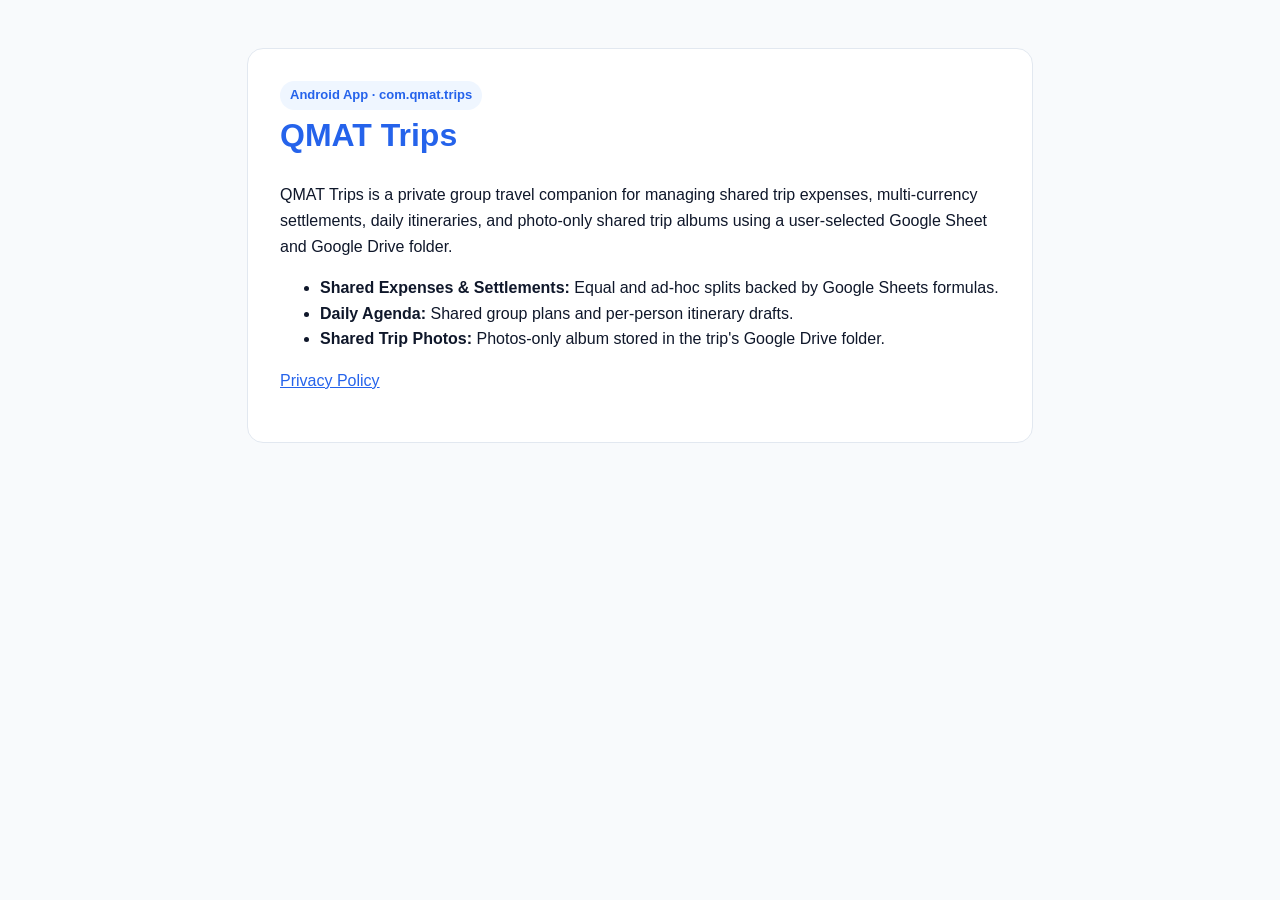
==== index.html @ 1f533bc0 "Add QMAT Trips homepage and privacy policy for OAuth branding" ====
<!DOCTYPE html>
<html lang="en">
<head>
  <meta charset="UTF-8" />
  <meta name="viewport" content="width=device-width, initial-scale=1.0" />
  <title>QMAT Trips</title>
  <style>
    body { font-family: -apple-system, BlinkMacSystemFont, "Segoe UI", Roboto, sans-serif; margin: 0; background: #F8FAFC; color: #0F172A; line-height: 1.6; }
    .wrap { max-width: 720px; margin: 48px auto; padding: 32px; background: #FFFFFF; border-radius: 16px; border: 1px solid #E2E8F0; }
    h1 { color: #2563EB; margin-top: 0; }
    a { color: #2563EB; }
    .badge { display: inline-block; background: #EFF6FF; color: #2563EB; padding: 4px 10px; border-radius: 999px; font-size: 13px; font-weight: 600; }
  </style>
</head>
<body>
  <div class="wrap">
    <span class="badge">Android App · com.qmat.trips</span>
    <h1>QMAT Trips</h1>
    <p>QMAT Trips is a private group travel companion for managing shared trip expenses, multi-currency settlements, daily itineraries, and photo-only shared trip albums using a user-selected Google Sheet and Google Drive folder.</p>
    <ul>
      <li><strong>Shared Expenses &amp; Settlements:</strong> Equal and ad-hoc splits backed by Google Sheets formulas.</li>
      <li><strong>Daily Agenda:</strong> Shared group plans and per-person itinerary drafts.</li>
      <li><strong>Shared Trip Photos:</strong> Photos-only album stored in the trip's Google Drive folder.</li>
    </ul>
    <p><a href="./privacy.html">Privacy Policy</a></p>
  </div>
</body>
</html>
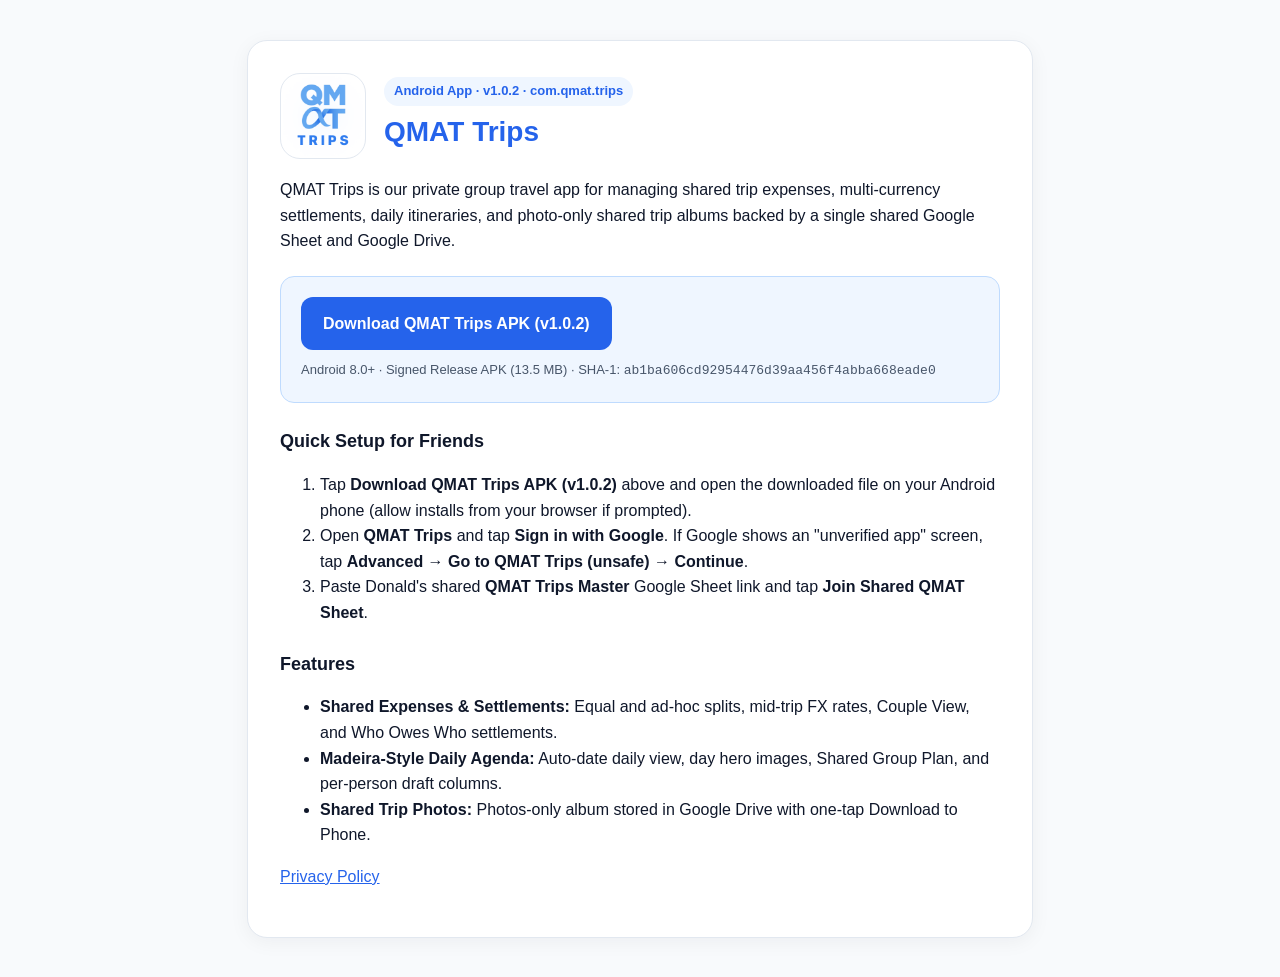
==== commit a51bef49: "Add QMAT Trips logo and direct v1.0.2 APK download" ====
--- a/index.html
+++ b/index.html
@@ -4,24 +4,53 @@
   <meta charset="UTF-8" />
   <meta name="viewport" content="width=device-width, initial-scale=1.0" />
   <title>QMAT Trips</title>
+  <link rel="icon" type="image/png" href="./qmat-trips-logo.png" />
   <style>
     body { font-family: -apple-system, BlinkMacSystemFont, "Segoe UI", Roboto, sans-serif; margin: 0; background: #F8FAFC; color: #0F172A; line-height: 1.6; }
-    .wrap { max-width: 720px; margin: 48px auto; padding: 32px; background: #FFFFFF; border-radius: 16px; border: 1px solid #E2E8F0; }
-    h1 { color: #2563EB; margin-top: 0; }
+    .wrap { max-width: 720px; margin: 40px auto; padding: 32px; background: #FFFFFF; border-radius: 20px; border: 1px solid #E2E8F0; box-shadow: 0 4px 20px rgba(15, 23, 42, 0.05); }
+    .hero { display: flex; align-items: center; gap: 18px; margin-bottom: 18px; flex-wrap: wrap; }
+    .logo { width: 84px; height: 84px; border-radius: 20px; border: 1px solid #E2E8F0; object-fit: contain; background: #FFFFFF; }
+    h1 { color: #2563EB; margin: 4px 0 0; font-size: 28px; }
     a { color: #2563EB; }
     .badge { display: inline-block; background: #EFF6FF; color: #2563EB; padding: 4px 10px; border-radius: 999px; font-size: 13px; font-weight: 600; }
+    .cta-box { background: #EFF6FF; border: 1px solid #BFDBFE; border-radius: 14px; padding: 20px; margin: 22px 0; }
+    .btn { display: inline-block; background: #2563EB; color: #FFFFFF !important; text-decoration: none; font-weight: 700; padding: 14px 22px; border-radius: 12px; font-size: 16px; }
+    .btn:hover { background: #1D4ED8; }
+    .meta { font-size: 13px; color: #475569; margin-top: 10px; }
+    h2 { font-size: 18px; margin-top: 24px; color: #0F172A; }
   </style>
 </head>
 <body>
   <div class="wrap">
-    <span class="badge">Android App · com.qmat.trips</span>
-    <h1>QMAT Trips</h1>
-    <p>QMAT Trips is a private group travel companion for managing shared trip expenses, multi-currency settlements, daily itineraries, and photo-only shared trip albums using a user-selected Google Sheet and Google Drive folder.</p>
+    <div class="hero">
+      <img class="logo" src="./qmat-trips-logo.png" alt="QMAT Trips Logo" />
+      <div>
+        <span class="badge">Android App · v1.0.2 · com.qmat.trips</span>
+        <h1>QMAT Trips</h1>
+      </div>
+    </div>
+
+    <p>QMAT Trips is our private group travel app for managing shared trip expenses, multi-currency settlements, daily itineraries, and photo-only shared trip albums backed by a single shared Google Sheet and Google Drive.</p>
+
+    <div class="cta-box">
+      <a class="btn" href="./QMAT-Trips.apk" download="QMAT-Trips.apk">Download QMAT Trips APK (v1.0.2)</a>
+      <div class="meta">Android 8.0+ · Signed Release APK (13.5 MB) · SHA-1: <code>ab1ba606cd92954476d39aa456f4abba668eade0</code></div>
+    </div>
+
+    <h2>Quick Setup for Friends</h2>
+    <ol>
+      <li>Tap <strong>Download QMAT Trips APK (v1.0.2)</strong> above and open the downloaded file on your Android phone (allow installs from your browser if prompted).</li>
+      <li>Open <strong>QMAT Trips</strong> and tap <strong>Sign in with Google</strong>. If Google shows an "unverified app" screen, tap <strong>Advanced → Go to QMAT Trips (unsafe) → Continue</strong>.</li>
+      <li>Paste Donald's shared <strong>QMAT Trips Master</strong> Google Sheet link and tap <strong>Join Shared QMAT Sheet</strong>.</li>
+    </ol>
+
+    <h2>Features</h2>
     <ul>
-      <li><strong>Shared Expenses &amp; Settlements:</strong> Equal and ad-hoc splits backed by Google Sheets formulas.</li>
-      <li><strong>Daily Agenda:</strong> Shared group plans and per-person itinerary drafts.</li>
-      <li><strong>Shared Trip Photos:</strong> Photos-only album stored in the trip's Google Drive folder.</li>
+      <li><strong>Shared Expenses &amp; Settlements:</strong> Equal and ad-hoc splits, mid-trip FX rates, Couple View, and Who Owes Who settlements.</li>
+      <li><strong>Madeira-Style Daily Agenda:</strong> Auto-date daily view, day hero images, Shared Group Plan, and per-person draft columns.</li>
+      <li><strong>Shared Trip Photos:</strong> Photos-only album stored in Google Drive with one-tap Download to Phone.</li>
     </ul>
+
     <p><a href="./privacy.html">Privacy Policy</a></p>
   </div>
 </body>
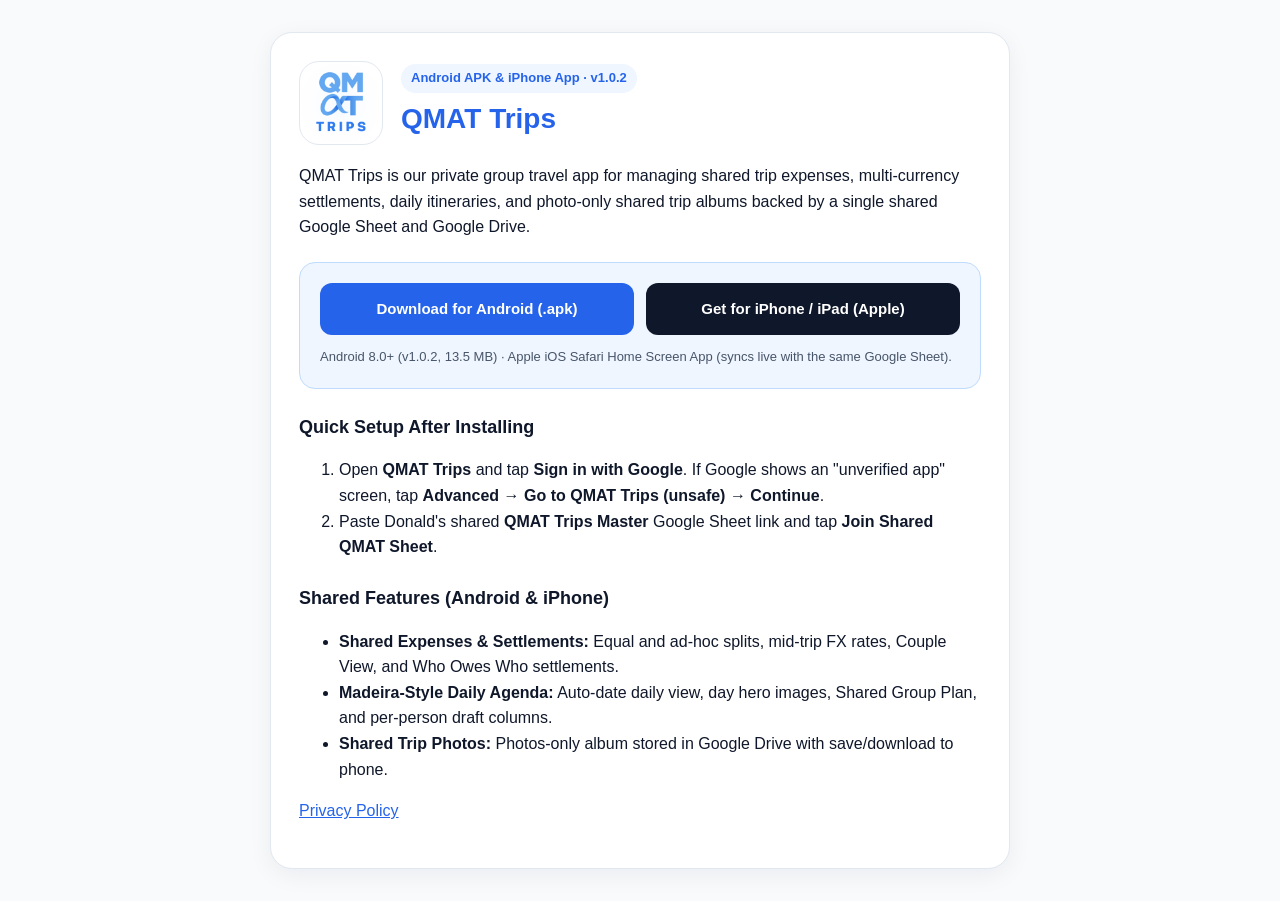
==== commit 4434562a: "Add QMAT Trips Apple iPhone PWA and Safari Add-to-Home-Screen guide" ====
--- a/index.html
+++ b/index.html
@@ -3,20 +3,33 @@
 <head>
   <meta charset="UTF-8" />
   <meta name="viewport" content="width=device-width, initial-scale=1.0" />
-  <title>QMAT Trips</title>
+  <title>QMAT Trips — Android &amp; iPhone</title>
   <link rel="icon" type="image/png" href="./qmat-trips-logo.png" />
+  <link rel="apple-touch-icon" href="./qmat-trips-logo.png" />
   <style>
+    * { box-sizing: border-box; }
     body { font-family: -apple-system, BlinkMacSystemFont, "Segoe UI", Roboto, sans-serif; margin: 0; background: #F8FAFC; color: #0F172A; line-height: 1.6; }
-    .wrap { max-width: 720px; margin: 40px auto; padding: 32px; background: #FFFFFF; border-radius: 20px; border: 1px solid #E2E8F0; box-shadow: 0 4px 20px rgba(15, 23, 42, 0.05); }
+    .wrap { max-width: 740px; margin: 32px auto; padding: 28px; background: #FFFFFF; border-radius: 22px; border: 1px solid #E2E8F0; box-shadow: 0 6px 24px rgba(15, 23, 42, 0.06); }
     .hero { display: flex; align-items: center; gap: 18px; margin-bottom: 18px; flex-wrap: wrap; }
     .logo { width: 84px; height: 84px; border-radius: 20px; border: 1px solid #E2E8F0; object-fit: contain; background: #FFFFFF; }
     h1 { color: #2563EB; margin: 4px 0 0; font-size: 28px; }
     a { color: #2563EB; }
     .badge { display: inline-block; background: #EFF6FF; color: #2563EB; padding: 4px 10px; border-radius: 999px; font-size: 13px; font-weight: 600; }
-    .cta-box { background: #EFF6FF; border: 1px solid #BFDBFE; border-radius: 14px; padding: 20px; margin: 22px 0; }
-    .btn { display: inline-block; background: #2563EB; color: #FFFFFF !important; text-decoration: none; font-weight: 700; padding: 14px 22px; border-radius: 12px; font-size: 16px; }
+    .cta-box { background: #EFF6FF; border: 1px solid #BFDBFE; border-radius: 16px; padding: 20px; margin: 22px 0; }
+    .btn-row { display: grid; grid-template-columns: 1fr 1fr; gap: 12px; }
+    @media (max-width: 580px) { .btn-row { grid-template-columns: 1fr; } }
+    .btn { display: flex; align-items: center; justify-content: center; gap: 8px; background: #2563EB; color: #FFFFFF !important; text-decoration: none; font-weight: 700; padding: 14px 18px; border-radius: 12px; font-size: 15px; border: none; cursor: pointer; text-align: center; }
     .btn:hover { background: #1D4ED8; }
-    .meta { font-size: 13px; color: #475569; margin-top: 10px; }
+    .btn-apple { background: #0F172A; }
+    .btn-apple:hover { background: #1E293B; }
+    .meta { font-size: 13px; color: #475569; margin-top: 12px; }
+    .apple-guide { display: none; margin-top: 16px; background: #FFFFFF; border: 2px solid #0F172A; border-radius: 14px; padding: 18px; }
+    .apple-guide.open { display: block; }
+    .apple-guide h3 { margin: 0 0 8px; color: #0F172A; font-size: 17px; }
+    .apple-step { display: flex; align-items: flex-start; gap: 10px; margin: 10px 0; font-size: 14px; }
+    .step-num { min-width: 24px; height: 24px; border-radius: 999px; background: #2563EB; color: #FFFFFF; font-weight: 700; font-size: 13px; display: inline-flex; align-items: center; justify-content: center; margin-top: 2px; }
+    .share-pill { display: inline-block; background: #F1F5F9; border: 1px solid #CBD5E1; border-radius: 6px; padding: 1px 7px; font-weight: 600; font-size: 13px; }
+    .launch-row { margin-top: 14px; display: flex; gap: 10px; flex-wrap: wrap; align-items: center; }
     h2 { font-size: 18px; margin-top: 24px; color: #0F172A; }
   </style>
 </head>
@@ -25,7 +38,7 @@
     <div class="hero">
       <img class="logo" src="./qmat-trips-logo.png" alt="QMAT Trips Logo" />
       <div>
-        <span class="badge">Android App · v1.0.2 · com.qmat.trips</span>
+        <span class="badge">Android APK &amp; iPhone App · v1.0.2</span>
         <h1>QMAT Trips</h1>
       </div>
     </div>
@@ -33,25 +46,72 @@
     <p>QMAT Trips is our private group travel app for managing shared trip expenses, multi-currency settlements, daily itineraries, and photo-only shared trip albums backed by a single shared Google Sheet and Google Drive.</p>
 
     <div class="cta-box">
-      <a class="btn" href="./QMAT-Trips.apk" download="QMAT-Trips.apk">Download QMAT Trips APK (v1.0.2)</a>
-      <div class="meta">Android 8.0+ · Signed Release APK (13.5 MB) · SHA-1: <code>ab1ba606cd92954476d39aa456f4abba668eade0</code></div>
+      <div class="btn-row">
+        <a class="btn" href="./QMAT-Trips.apk" download="QMAT-Trips.apk">
+          <span>Download for Android (.apk)</span>
+        </a>
+        <button type="button" class="btn btn-apple" id="appleBtn">
+          <span>Get for iPhone / iPad (Apple)</span>
+        </button>
+      </div>
+      <div class="meta">Android 8.0+ (v1.0.2, 13.5 MB) &middot; Apple iOS Safari Home Screen App (syncs live with the same Google Sheet).</div>
+
+      <div class="apple-guide" id="appleGuide">
+        <h3>How to Install QMAT Trips on iPhone / iPad</h3>
+        <p style="margin:0 0 10px; font-size:14px; color:#475569;">
+          Apple doesn't allow direct `.ipa` downloads from websites, so our Apple version installs straight from <strong>Safari</strong> onto your Home Screen with the QMAT Trips icon (free, never expires, shares the exact same trips &amp; expenses with Android):
+        </p>
+        <div class="apple-step">
+          <span class="step-num">1</span>
+          <div>Tap <strong>Open QMAT Trips iPhone App</strong> below in <strong>Safari</strong> (if you opened this link inside Messages, Instagram, or WhatsApp, tap the Safari compass icon first to open it in Safari).</div>
+        </div>
+        <div class="apple-step">
+          <span class="step-num">2</span>
+          <div>In Safari, tap the <span class="share-pill">Share &#x2191;</span> button at the bottom of your screen (or top-right on iPad).</div>
+        </div>
+        <div class="apple-step">
+          <span class="step-num">3</span>
+          <div>Scroll down and tap <span class="share-pill">+ Add to Home Screen</span>, then tap <strong>Add</strong>.</div>
+        </div>
+        <div class="apple-step">
+          <span class="step-num">4</span>
+          <div>Open <strong>QMAT Trips</strong> from your Home Screen, tap <strong>Sign in with Google</strong>, and paste Donald's shared Google Sheet link.</div>
+        </div>
+        <div class="launch-row">
+          <a class="btn" href="./app/">Open QMAT Trips iPhone App &rarr;</a>
+        </div>
+      </div>
     </div>
 
-    <h2>Quick Setup for Friends</h2>
+    <h2>Quick Setup After Installing</h2>
     <ol>
-      <li>Tap <strong>Download QMAT Trips APK (v1.0.2)</strong> above and open the downloaded file on your Android phone (allow installs from your browser if prompted).</li>
-      <li>Open <strong>QMAT Trips</strong> and tap <strong>Sign in with Google</strong>. If Google shows an "unverified app" screen, tap <strong>Advanced → Go to QMAT Trips (unsafe) → Continue</strong>.</li>
+      <li>Open <strong>QMAT Trips</strong> and tap <strong>Sign in with Google</strong>. If Google shows an "unverified app" screen, tap <strong>Advanced &rarr; Go to QMAT Trips (unsafe) &rarr; Continue</strong>.</li>
       <li>Paste Donald's shared <strong>QMAT Trips Master</strong> Google Sheet link and tap <strong>Join Shared QMAT Sheet</strong>.</li>
     </ol>
 
-    <h2>Features</h2>
+    <h2>Shared Features (Android &amp; iPhone)</h2>
     <ul>
       <li><strong>Shared Expenses &amp; Settlements:</strong> Equal and ad-hoc splits, mid-trip FX rates, Couple View, and Who Owes Who settlements.</li>
       <li><strong>Madeira-Style Daily Agenda:</strong> Auto-date daily view, day hero images, Shared Group Plan, and per-person draft columns.</li>
-      <li><strong>Shared Trip Photos:</strong> Photos-only album stored in Google Drive with one-tap Download to Phone.</li>
+      <li><strong>Shared Trip Photos:</strong> Photos-only album stored in Google Drive with save/download to phone.</li>
     </ul>
 
     <p><a href="./privacy.html">Privacy Policy</a></p>
   </div>
+
+  <script>
+    const appleBtn = document.getElementById('appleBtn');
+    const appleGuide = document.getElementById('appleGuide');
+    appleBtn.addEventListener('click', () => {
+      appleGuide.classList.toggle('open');
+      if (appleGuide.classList.contains('open')) {
+        appleGuide.scrollIntoView({ behavior: 'smooth', block: 'nearest' });
+      }
+    });
+    // Auto-open Apple instructions if the visitor is already on iPhone/iPad
+    if (/iPhone|iPad|iPod/i.test(navigator.userAgent)) {
+      appleGuide.classList.add('open');
+    }
+  </script>
 </body>
 </html>
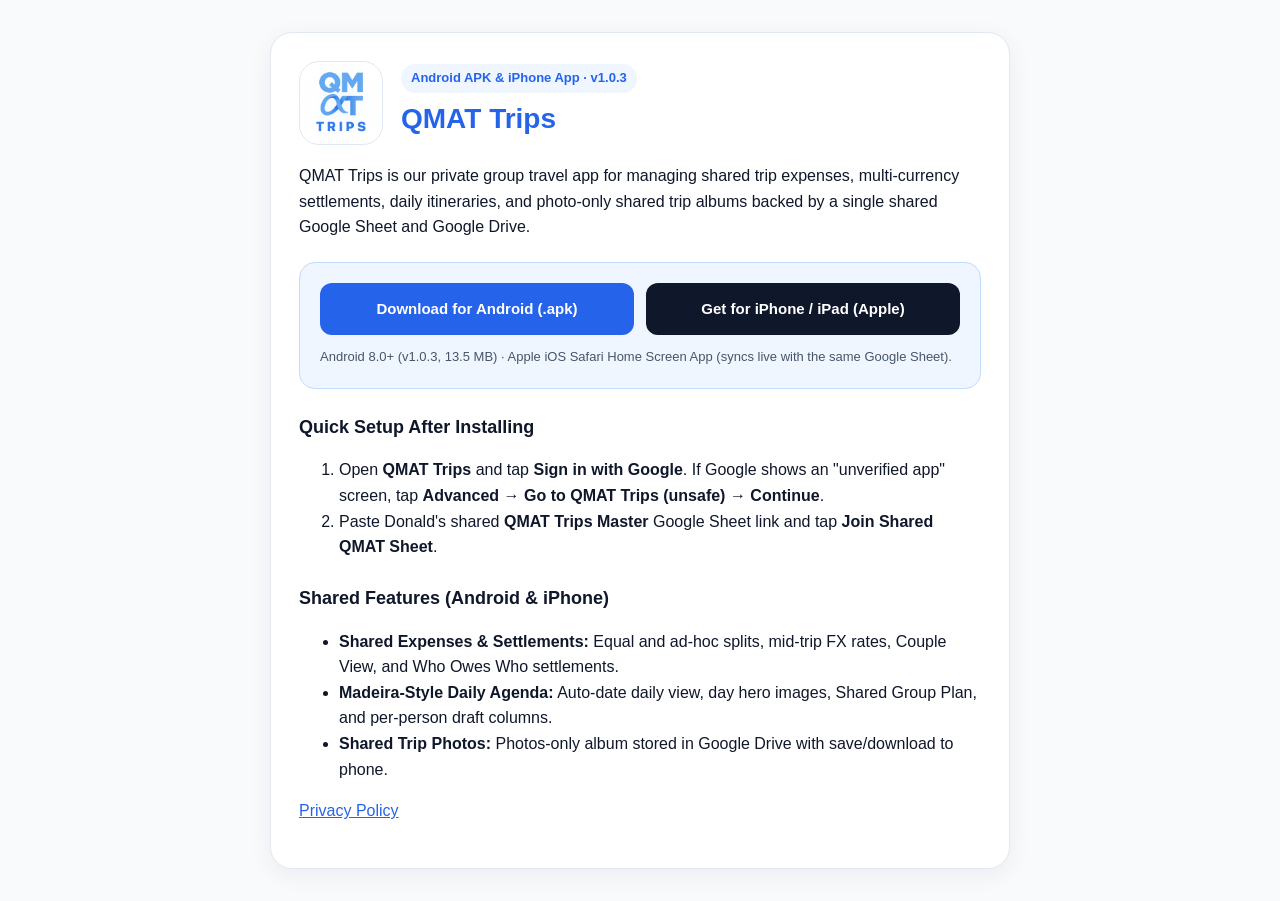
==== commit 48f2c970: "Update public APK download to v1.0.3 (auto-refresh & offline cache)" ====
--- a/index.html
+++ b/index.html
@@ -38,7 +38,7 @@
     <div class="hero">
       <img class="logo" src="./qmat-trips-logo.png" alt="QMAT Trips Logo" />
       <div>
-        <span class="badge">Android APK &amp; iPhone App · v1.0.2</span>
+        <span class="badge">Android APK &amp; iPhone App · v1.0.3</span>
         <h1>QMAT Trips</h1>
       </div>
     </div>
@@ -54,12 +54,12 @@
           <span>Get for iPhone / iPad (Apple)</span>
         </button>
       </div>
-      <div class="meta">Android 8.0+ (v1.0.2, 13.5 MB) &middot; Apple iOS Safari Home Screen App (syncs live with the same Google Sheet).</div>
+      <div class="meta">Android 8.0+ (v1.0.3, 13.5 MB) &middot; Apple iOS Safari Home Screen App (syncs live with the same Google Sheet).</div>
 
       <div class="apple-guide" id="appleGuide">
         <h3>How to Install QMAT Trips on iPhone / iPad</h3>
         <p style="margin:0 0 10px; font-size:14px; color:#475569;">
-          Apple doesn't allow direct `.ipa` downloads from websites, so our Apple version installs straight from <strong>Safari</strong> onto your Home Screen with the QMAT Trips icon (free, never expires, shares the exact same trips &amp; expenses with Android):
+          Apple doesn't allow direct <code>.ipa</code> downloads from websites, so our Apple version installs straight from <strong>Safari</strong> onto your Home Screen with the QMAT Trips icon (free, never expires, shares the exact same trips &amp; expenses with Android):
         </p>
         <div class="apple-step">
           <span class="step-num">1</span>
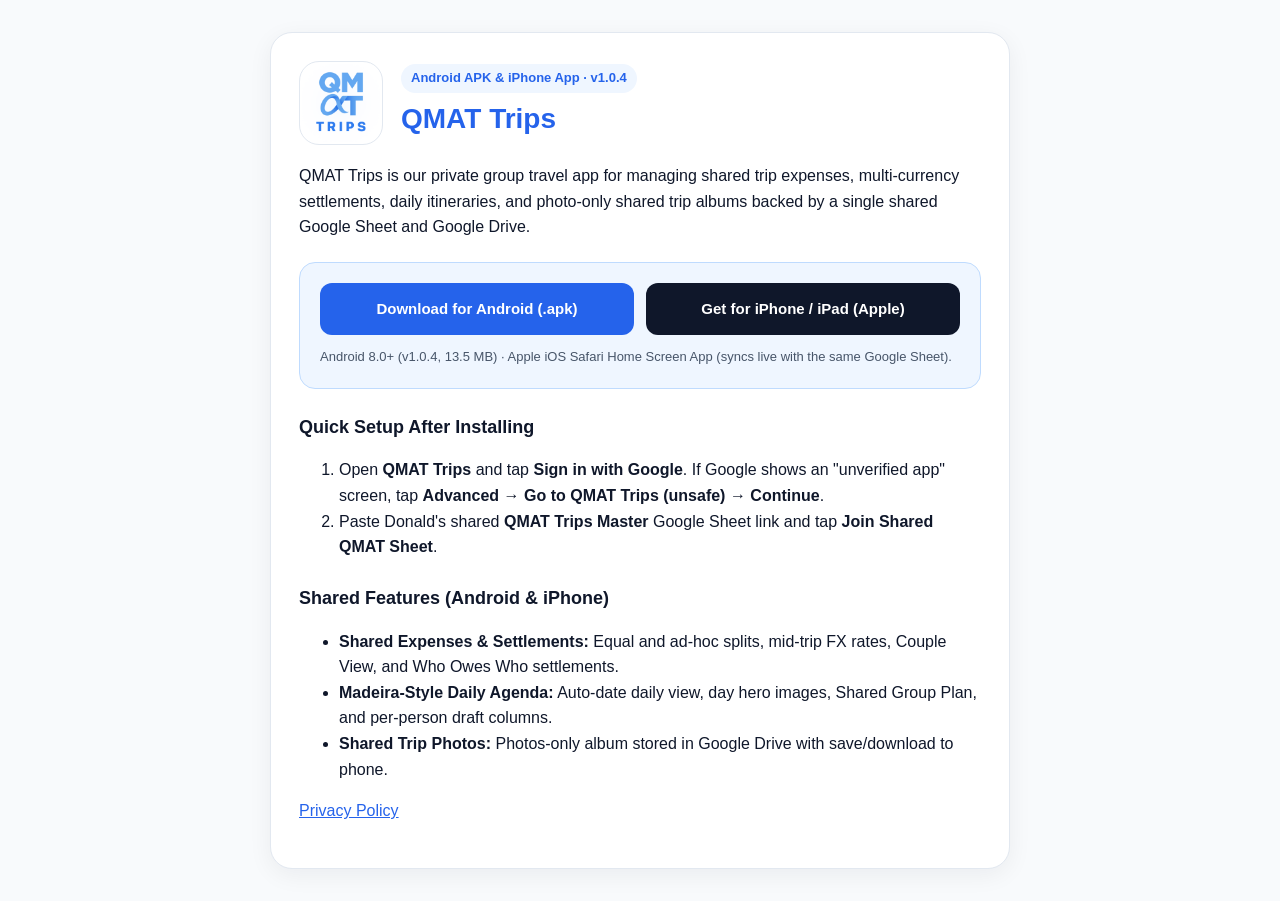
==== commit 250543ce: "Publish v1.0.4 APK, version.json manifest, and Apple/Mac PWA auto-updater" ====
--- a/index.html
+++ b/index.html
@@ -38,7 +38,7 @@
     <div class="hero">
       <img class="logo" src="./qmat-trips-logo.png" alt="QMAT Trips Logo" />
       <div>
-        <span class="badge">Android APK &amp; iPhone App · v1.0.3</span>
+        <span class="badge">Android APK &amp; iPhone App · v1.0.4</span>
         <h1>QMAT Trips</h1>
       </div>
     </div>
@@ -54,7 +54,7 @@
           <span>Get for iPhone / iPad (Apple)</span>
         </button>
       </div>
-      <div class="meta">Android 8.0+ (v1.0.3, 13.5 MB) &middot; Apple iOS Safari Home Screen App (syncs live with the same Google Sheet).</div>
+      <div class="meta">Android 8.0+ (v1.0.4, 13.5 MB) &middot; Apple iOS Safari Home Screen App (syncs live with the same Google Sheet).</div>
 
       <div class="apple-guide" id="appleGuide">
         <h3>How to Install QMAT Trips on iPhone / iPad</h3>
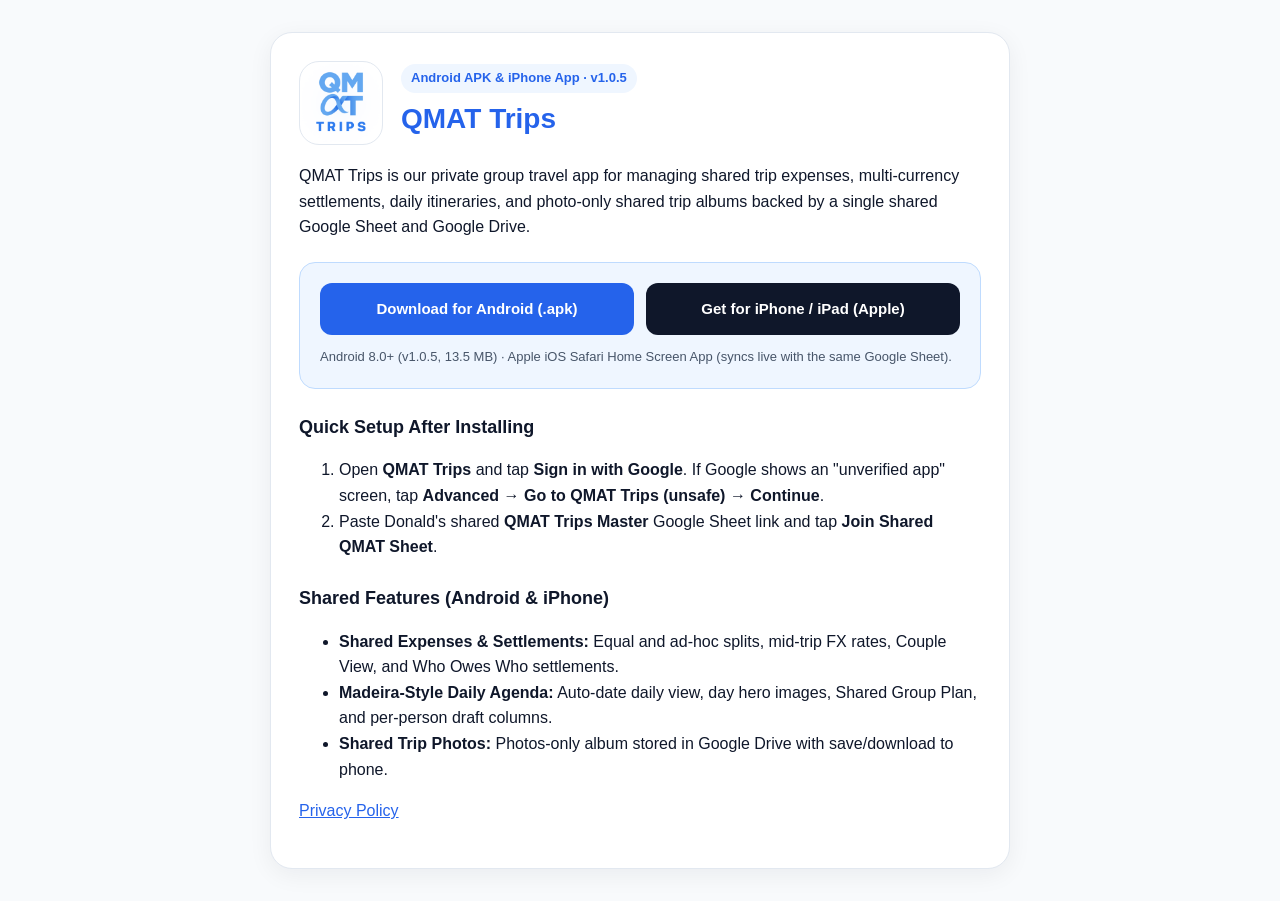
==== commit e8c7bb88: "Release v1.0.5 APK and update manifest" ====
--- a/index.html
+++ b/index.html
@@ -38,7 +38,7 @@
     <div class="hero">
       <img class="logo" src="./qmat-trips-logo.png" alt="QMAT Trips Logo" />
       <div>
-        <span class="badge">Android APK &amp; iPhone App · v1.0.4</span>
+        <span class="badge">Android APK &amp; iPhone App · v1.0.5</span>
         <h1>QMAT Trips</h1>
       </div>
     </div>
@@ -54,7 +54,7 @@
           <span>Get for iPhone / iPad (Apple)</span>
         </button>
       </div>
-      <div class="meta">Android 8.0+ (v1.0.4, 13.5 MB) &middot; Apple iOS Safari Home Screen App (syncs live with the same Google Sheet).</div>
+      <div class="meta">Android 8.0+ (v1.0.5, 13.5 MB) &middot; Apple iOS Safari Home Screen App (syncs live with the same Google Sheet).</div>
 
       <div class="apple-guide" id="appleGuide">
         <h3>How to Install QMAT Trips on iPhone / iPad</h3>
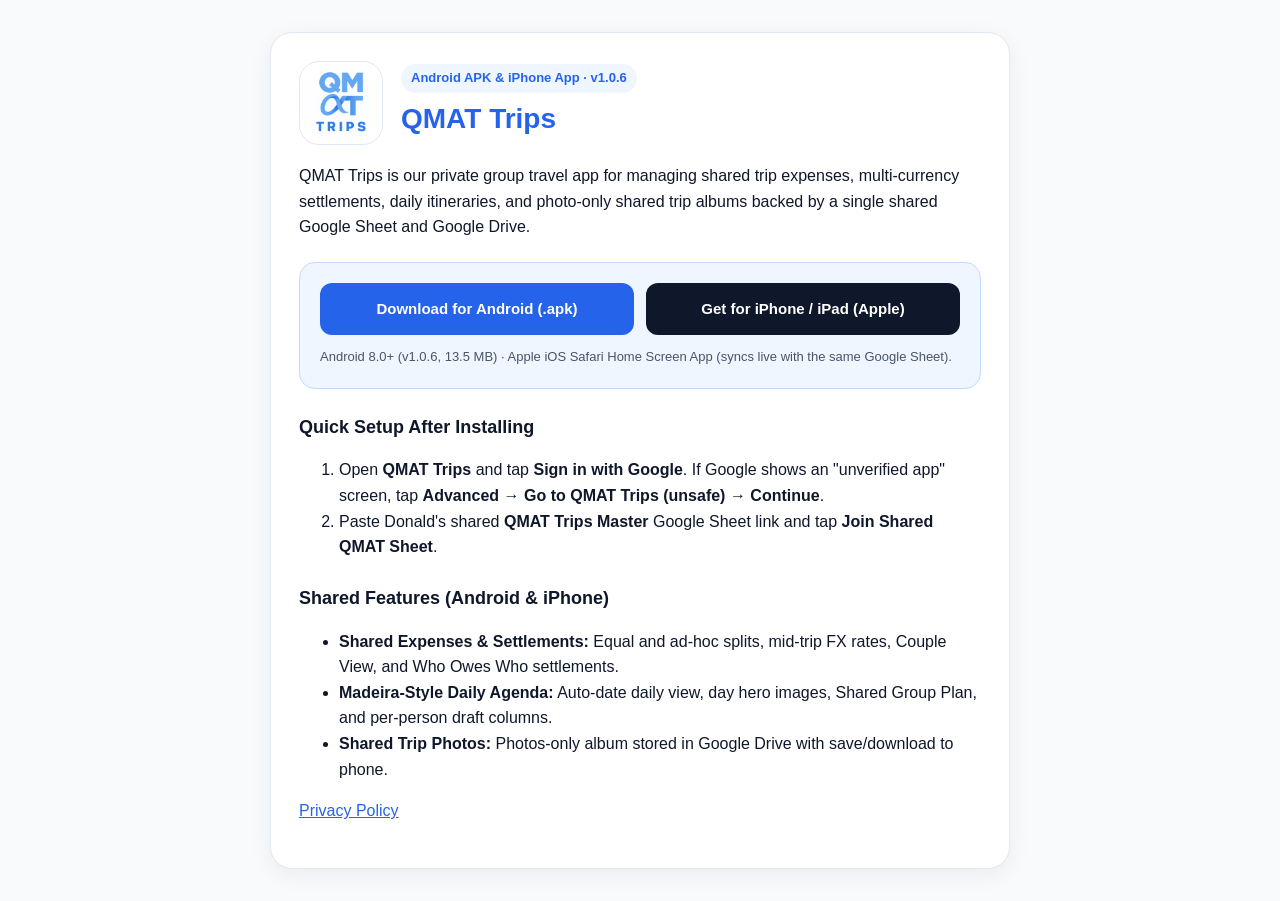
==== commit 67702a98: "Release v1.0.6 APK and update manifest" ====
--- a/index.html
+++ b/index.html
@@ -38,7 +38,7 @@
     <div class="hero">
       <img class="logo" src="./qmat-trips-logo.png" alt="QMAT Trips Logo" />
       <div>
-        <span class="badge">Android APK &amp; iPhone App · v1.0.5</span>
+        <span class="badge">Android APK &amp; iPhone App · v1.0.6</span>
         <h1>QMAT Trips</h1>
       </div>
     </div>
@@ -54,7 +54,7 @@
           <span>Get for iPhone / iPad (Apple)</span>
         </button>
       </div>
-      <div class="meta">Android 8.0+ (v1.0.5, 13.5 MB) &middot; Apple iOS Safari Home Screen App (syncs live with the same Google Sheet).</div>
+      <div class="meta">Android 8.0+ (v1.0.6, 13.5 MB) &middot; Apple iOS Safari Home Screen App (syncs live with the same Google Sheet).</div>
 
       <div class="apple-guide" id="appleGuide">
         <h3>How to Install QMAT Trips on iPhone / iPad</h3>
